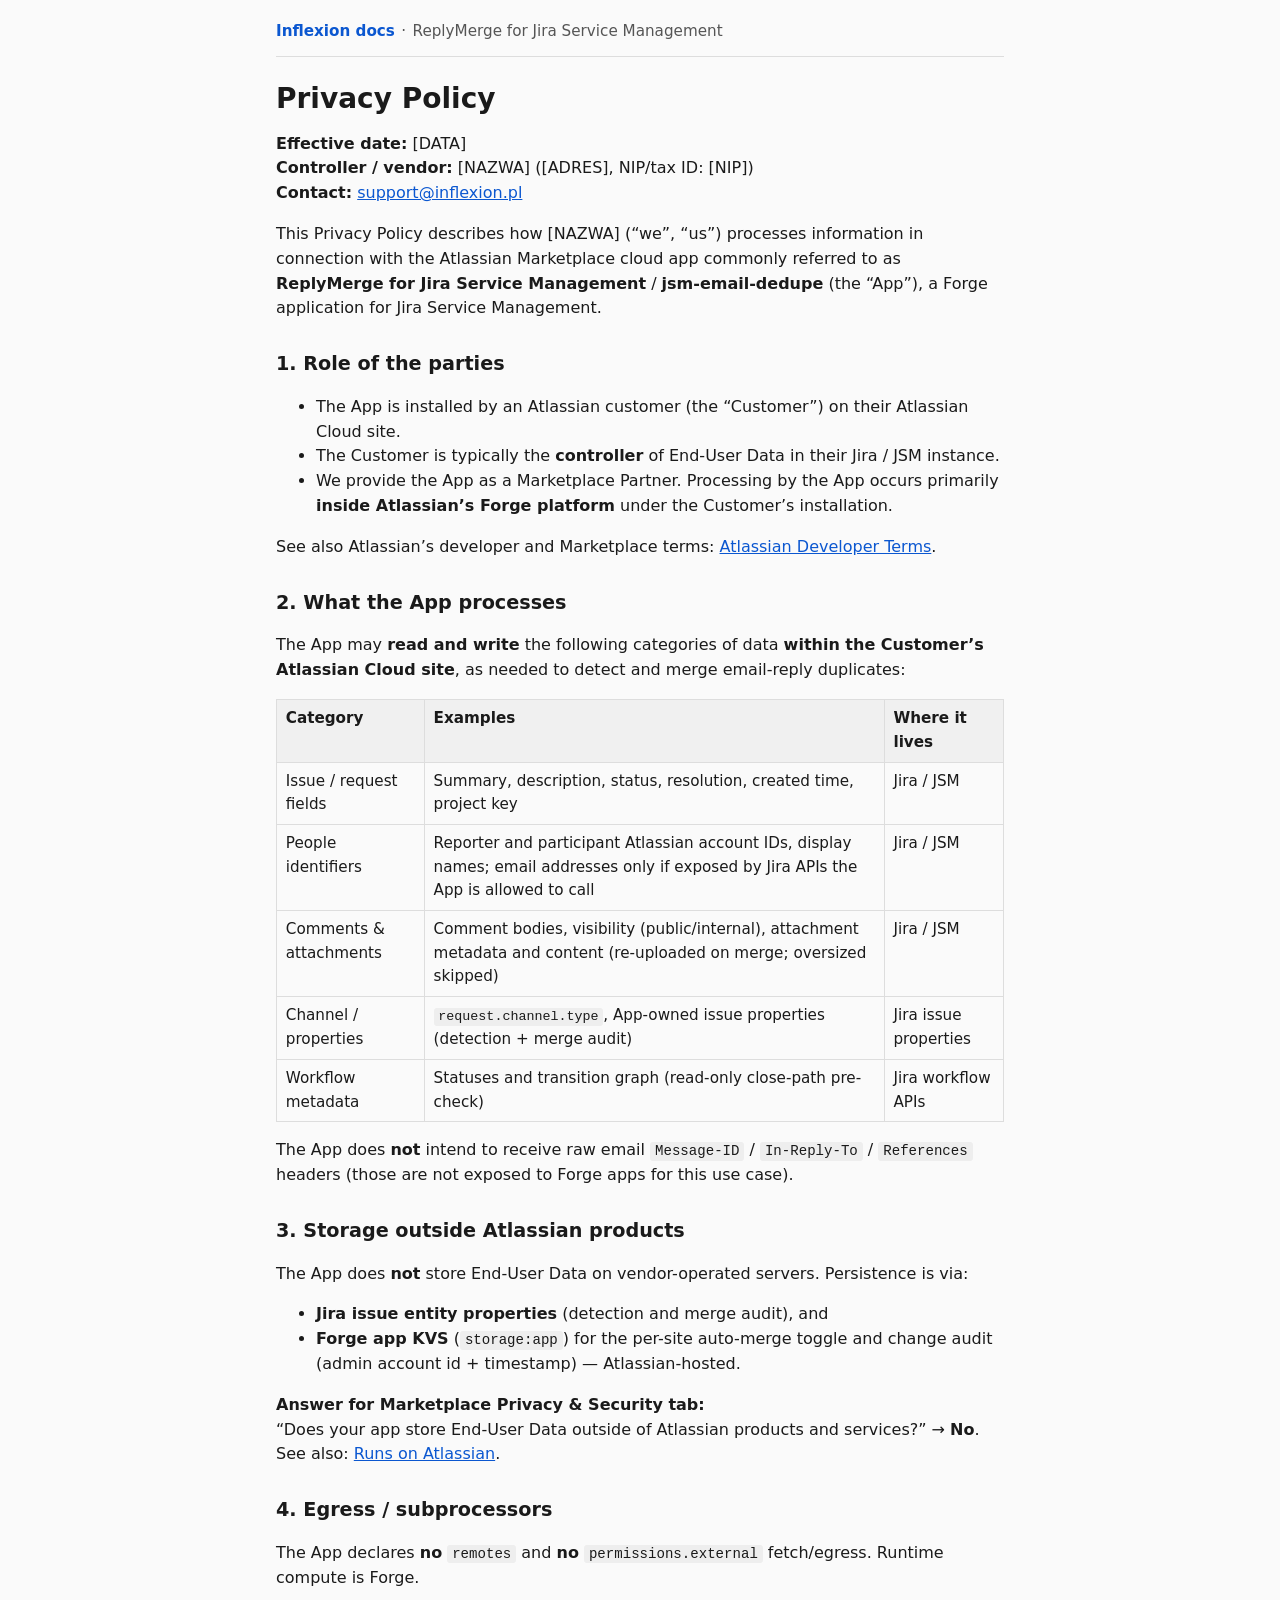
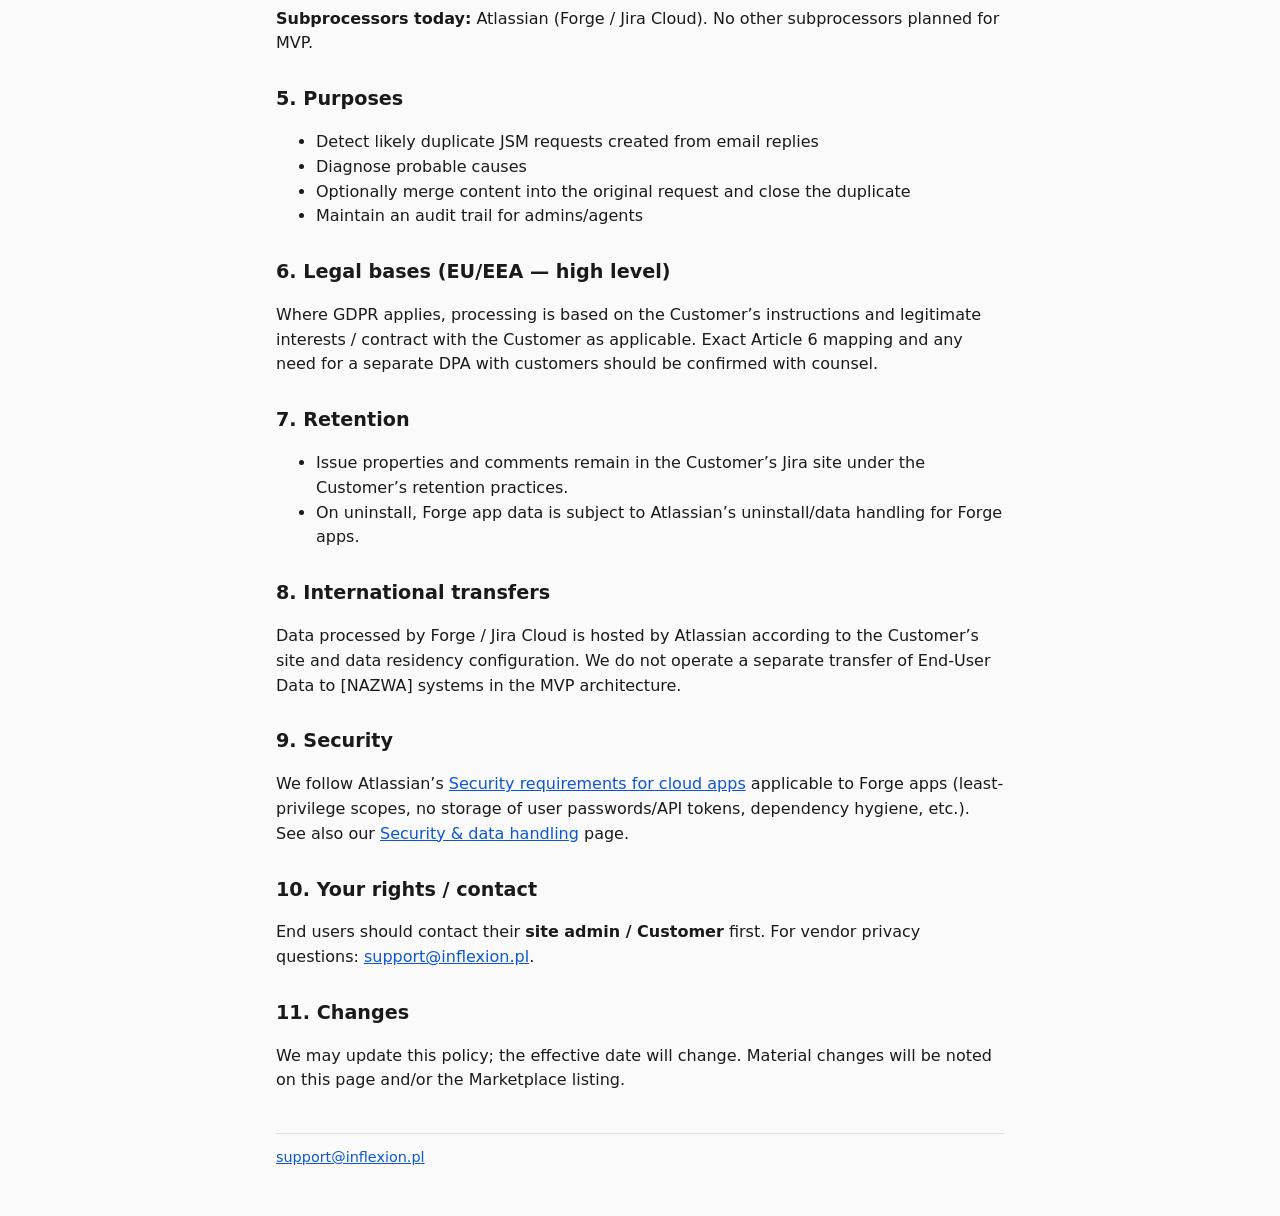
==== jsm/privacy/index.html @ 7a37981c "Add /jsm/ docs for ReplyMerge for Jira Service Management Folder-based static HTML pages sharing /as" ====
<!DOCTYPE html>
<html lang="en">
<head>
  <meta charset="utf-8">
  <meta name="viewport" content="width=device-width, initial-scale=1">
  <title>Privacy Policy — ReplyMerge for Jira Service Management</title>
  <link rel="stylesheet" href="../../assets/style.css">
</head>
<body>
  <div class="wrap">
    <header class="site-header">
      <a href="../../">Inflexion docs</a><span class="sep">·</span><span class="product">ReplyMerge for Jira Service Management</span>
    </header>

    <h1>Privacy Policy</h1>
    <p><strong>Effective date:</strong> [DATA]<br>
    <strong>Controller / vendor:</strong> [NAZWA] ([ADRES], NIP/tax ID: [NIP])<br>
    <strong>Contact:</strong> <a href="mailto:support@inflexion.pl">support@inflexion.pl</a></p>

    <p>This Privacy Policy describes how [NAZWA] (“we”, “us”) processes information in connection with the Atlassian Marketplace cloud app commonly referred to as <strong>ReplyMerge for Jira Service Management</strong> / <strong>jsm-email-dedupe</strong> (the “App”), a Forge application for Jira Service Management.</p>

    <h2>1. Role of the parties</h2>
    <ul>
      <li>The App is installed by an Atlassian customer (the “Customer”) on their Atlassian Cloud site.</li>
      <li>The Customer is typically the <strong>controller</strong> of End-User Data in their Jira / JSM instance.</li>
      <li>We provide the App as a Marketplace Partner. Processing by the App occurs primarily <strong>inside Atlassian’s Forge platform</strong> under the Customer’s installation.</li>
    </ul>
    <p>See also Atlassian’s developer and Marketplace terms: <a href="https://developer.atlassian.com/platform/marketplace/atlassian-developer-terms/">Atlassian Developer Terms</a>.</p>

    <h2>2. What the App processes</h2>
    <p>The App may <strong>read and write</strong> the following categories of data <strong>within the Customer’s Atlassian Cloud site</strong>, as needed to detect and merge email-reply duplicates:</p>
    <table>
      <thead><tr><th>Category</th><th>Examples</th><th>Where it lives</th></tr></thead>
      <tbody>
        <tr><td>Issue / request fields</td><td>Summary, description, status, resolution, created time, project key</td><td>Jira / JSM</td></tr>
        <tr><td>People identifiers</td><td>Reporter and participant Atlassian account IDs, display names; email addresses only if exposed by Jira APIs the App is allowed to call</td><td>Jira / JSM</td></tr>
        <tr><td>Comments &amp; attachments</td><td>Comment bodies, visibility (public/internal), attachment metadata and content (re-uploaded on merge; oversized skipped)</td><td>Jira / JSM</td></tr>
        <tr><td>Channel / properties</td><td><code>request.channel.type</code>, App-owned issue properties (detection + merge audit)</td><td>Jira issue properties</td></tr>
        <tr><td>Workflow metadata</td><td>Statuses and transition graph (read-only close-path pre-check)</td><td>Jira workflow APIs</td></tr>
      </tbody>
    </table>
    <p>The App does <strong>not</strong> intend to receive raw email <code>Message-ID</code> / <code>In-Reply-To</code> / <code>References</code> headers (those are not exposed to Forge apps for this use case).</p>

    <h2>3. Storage outside Atlassian products</h2>
    <p>The App does <strong>not</strong> store End-User Data on vendor-operated servers. Persistence is via:</p>
    <ul>
      <li><strong>Jira issue entity properties</strong> (detection and merge audit), and</li>
      <li><strong>Forge app KVS</strong> (<code>storage:app</code>) for the per-site auto-merge toggle and change audit (admin account id + timestamp) — Atlassian-hosted.</li>
    </ul>
    <p><strong>Answer for Marketplace Privacy &amp; Security tab:</strong><br>
    “Does your app store End-User Data outside of Atlassian products and services?” → <strong>No</strong>.<br>
    See also: <a href="https://developer.atlassian.com/platform/marketplace/runs-on-atlassian/">Runs on Atlassian</a>.</p>

    <h2>4. Egress / subprocessors</h2>
    <p>The App declares <strong>no</strong> <code>remotes</code> and <strong>no</strong> <code>permissions.external</code> fetch/egress. Runtime compute is Forge.</p>
    <p><strong>Subprocessors today:</strong> Atlassian (Forge / Jira Cloud). No other subprocessors planned for MVP.</p>

    <h2>5. Purposes</h2>
    <ul>
      <li>Detect likely duplicate JSM requests created from email replies</li>
      <li>Diagnose probable causes</li>
      <li>Optionally merge content into the original request and close the duplicate</li>
      <li>Maintain an audit trail for admins/agents</li>
    </ul>

    <h2>6. Legal bases (EU/EEA — high level)</h2>
    <p>Where GDPR applies, processing is based on the Customer’s instructions and legitimate interests / contract with the Customer as applicable. Exact Article 6 mapping and any need for a separate DPA with customers should be confirmed with counsel.</p>

    <h2>7. Retention</h2>
    <ul>
      <li>Issue properties and comments remain in the Customer’s Jira site under the Customer’s retention practices.</li>
      <li>On uninstall, Forge app data is subject to Atlassian’s uninstall/data handling for Forge apps.</li>
    </ul>

    <h2>8. International transfers</h2>
    <p>Data processed by Forge / Jira Cloud is hosted by Atlassian according to the Customer’s site and data residency configuration. We do not operate a separate transfer of End-User Data to [NAZWA] systems in the MVP architecture.</p>

    <h2>9. Security</h2>
    <p>We follow Atlassian’s <a href="https://developer.atlassian.com/platform/marketplace/security-requirements/">Security requirements for cloud apps</a> applicable to Forge apps (least-privilege scopes, no storage of user passwords/API tokens, dependency hygiene, etc.). See also our <a href="../security/">Security &amp; data handling</a> page.</p>

    <h2>10. Your rights / contact</h2>
    <p>End users should contact their <strong>site admin / Customer</strong> first. For vendor privacy questions: <a href="mailto:support@inflexion.pl">support@inflexion.pl</a>.</p>

    <h2>11. Changes</h2>
    <p>We may update this policy; the effective date will change. Material changes will be noted on this page and/or the Marketplace listing.</p>

    <footer class="site-footer">
      <a href="mailto:support@inflexion.pl">support@inflexion.pl</a>
    </footer>
  </div>
</body>
</html>
---- assets/style.css ----
:root {
  color-scheme: light;
  --text: #1a1a1a;
  --muted: #555;
  --border: #ddd;
  --link: #0b57d0;
  --bg: #fafafa;
}
* { box-sizing: border-box; }
body {
  margin: 0;
  font-family: system-ui, -apple-system, Segoe UI, Roboto, Helvetica, Arial, sans-serif;
  line-height: 1.55;
  color: var(--text);
  background: var(--bg);
}
a { color: var(--link); }
.wrap {
  max-width: 760px;
  margin: 0 auto;
  padding: 1.25rem 1rem 3rem;
}
header.site-header {
  border-bottom: 1px solid var(--border);
  padding-bottom: 0.75rem;
  margin-bottom: 1.5rem;
  font-size: 0.95rem;
}
header.site-header a { text-decoration: none; font-weight: 600; }
header.site-header .sep { color: var(--muted); margin: 0 0.4rem; }
header.site-header .product { color: var(--muted); }
footer.site-footer {
  border-top: 1px solid var(--border);
  margin-top: 2.5rem;
  padding-top: 0.75rem;
  font-size: 0.9rem;
  color: var(--muted);
}
h1 { font-size: 1.75rem; line-height: 1.25; margin: 0 0 0.75rem; }
h2 { font-size: 1.2rem; margin-top: 1.75rem; }
p, li { color: var(--text); }
.muted { color: var(--muted); }
table {
  width: 100%;
  border-collapse: collapse;
  font-size: 0.95rem;
  margin: 1rem 0;
}
th, td {
  border: 1px solid var(--border);
  padding: 0.45rem 0.55rem;
  text-align: left;
  vertical-align: top;
}
th { background: #f0f0f0; }
code, pre {
  font-family: ui-monospace, SFMono-Regular, Menlo, Consolas, monospace;
  font-size: 0.88em;
}
code {
  background: #eee;
  padding: 0.1em 0.35em;
  border-radius: 3px;
}
pre {
  background: #eee;
  padding: 0.85rem 1rem;
  overflow-x: auto;
  border-radius: 4px;
}
pre code { background: none; padding: 0; }
ul.nav-list { padding-left: 1.2rem; }
ul.nav-list li { margin: 0.35rem 0; }
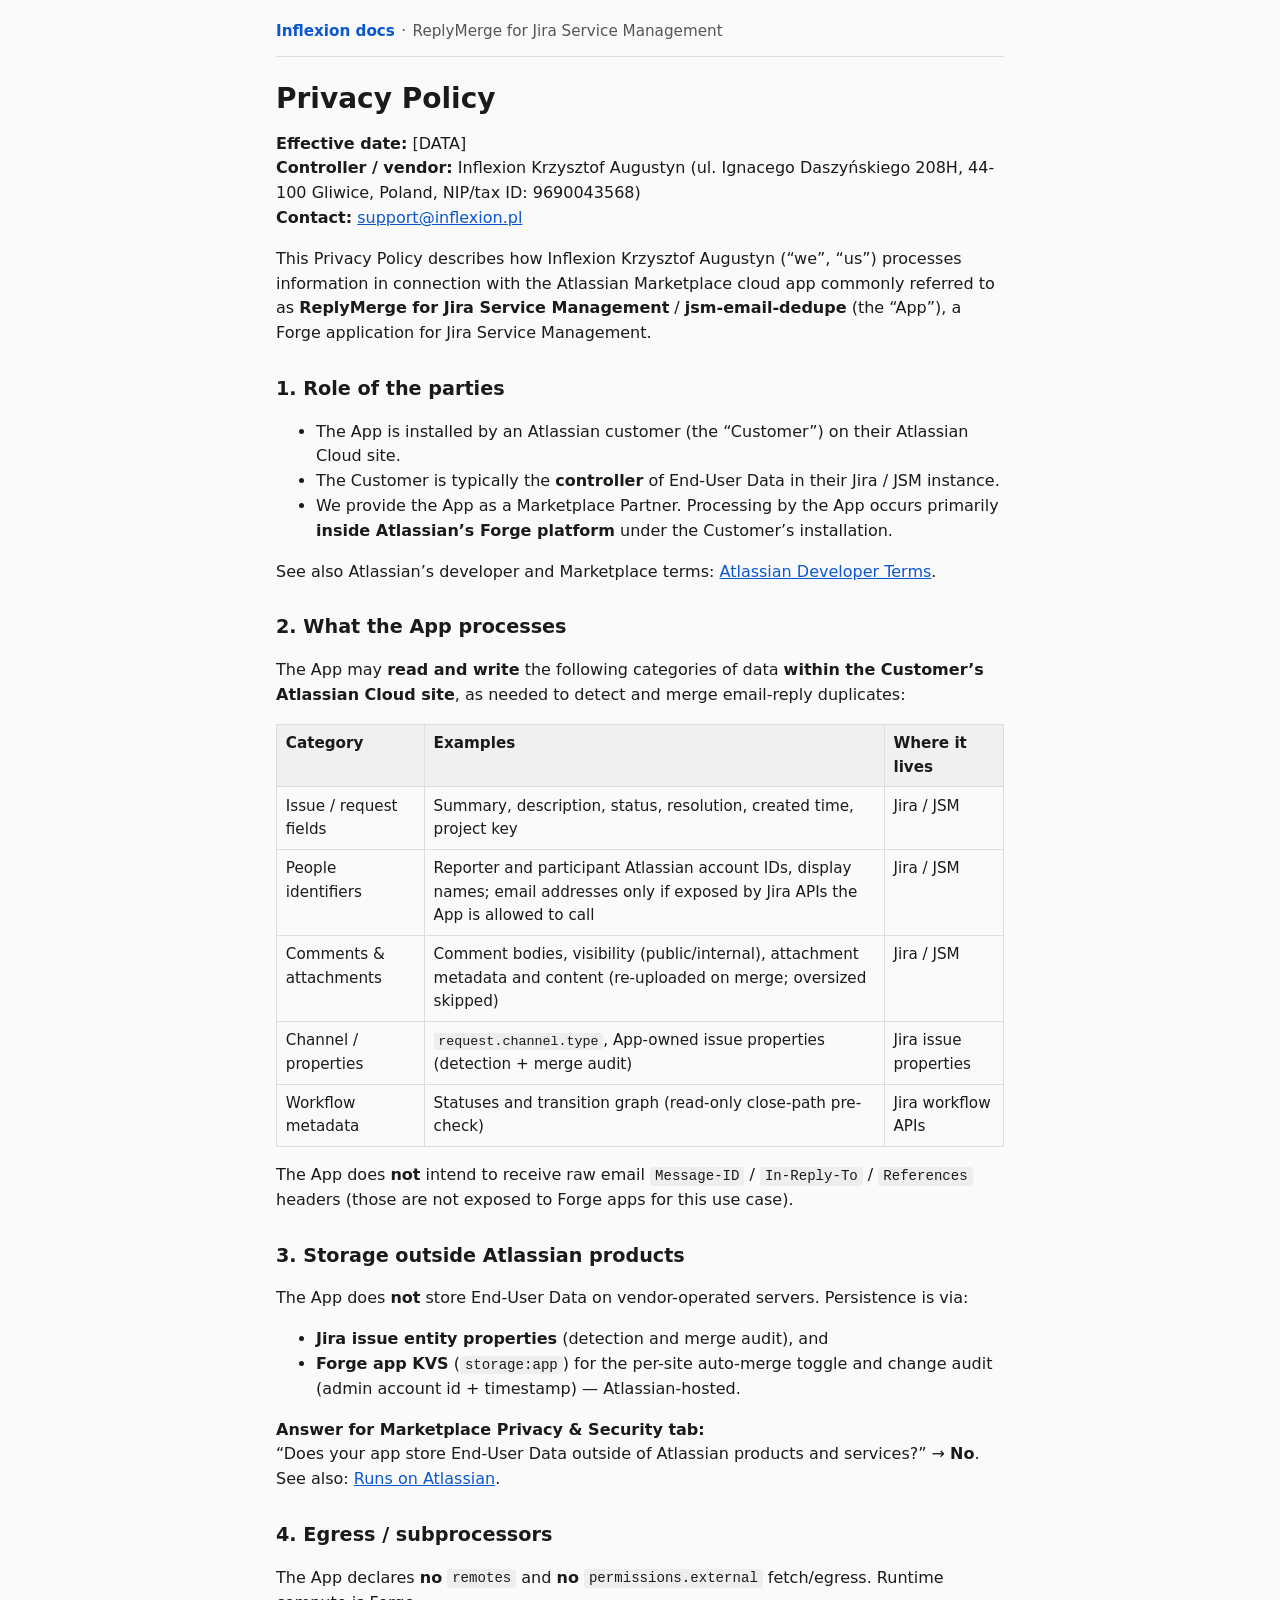
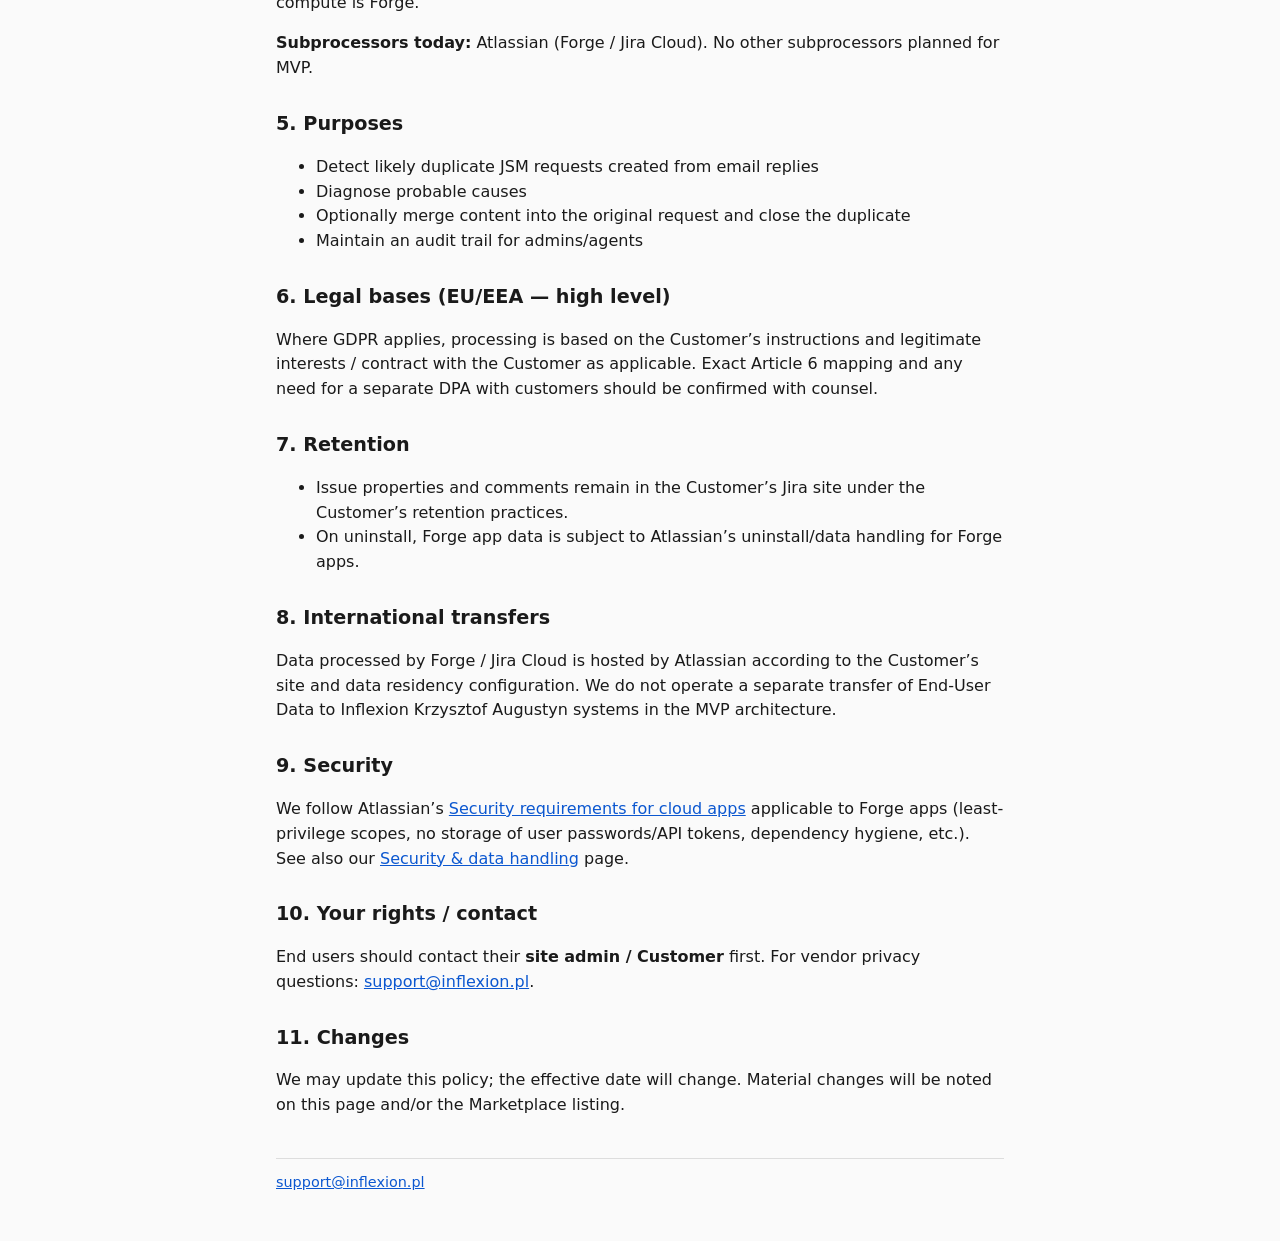
==== commit 52090608: "Fill vendor name, address, and NIP in /jsm/ legal pages Replace [NAZWA]/[ADRES]/[NIP] with Inflexion" ====
--- a/jsm/privacy/index.html
+++ b/jsm/privacy/index.html
@@ -14,10 +14,10 @@
 
     <h1>Privacy Policy</h1>
     <p><strong>Effective date:</strong> [DATA]<br>
-    <strong>Controller / vendor:</strong> [NAZWA] ([ADRES], NIP/tax ID: [NIP])<br>
+    <strong>Controller / vendor:</strong> Inflexion Krzysztof Augustyn (ul. Ignacego Daszyńskiego 208H, 44-100 Gliwice, Poland, NIP/tax ID: 9690043568)<br>
     <strong>Contact:</strong> <a href="mailto:support@inflexion.pl">support@inflexion.pl</a></p>
 
-    <p>This Privacy Policy describes how [NAZWA] (“we”, “us”) processes information in connection with the Atlassian Marketplace cloud app commonly referred to as <strong>ReplyMerge for Jira Service Management</strong> / <strong>jsm-email-dedupe</strong> (the “App”), a Forge application for Jira Service Management.</p>
+    <p>This Privacy Policy describes how Inflexion Krzysztof Augustyn (“we”, “us”) processes information in connection with the Atlassian Marketplace cloud app commonly referred to as <strong>ReplyMerge for Jira Service Management</strong> / <strong>jsm-email-dedupe</strong> (the “App”), a Forge application for Jira Service Management.</p>
 
     <h2>1. Role of the parties</h2>
     <ul>
@@ -73,7 +73,7 @@
     </ul>
 
     <h2>8. International transfers</h2>
-    <p>Data processed by Forge / Jira Cloud is hosted by Atlassian according to the Customer’s site and data residency configuration. We do not operate a separate transfer of End-User Data to [NAZWA] systems in the MVP architecture.</p>
+    <p>Data processed by Forge / Jira Cloud is hosted by Atlassian according to the Customer’s site and data residency configuration. We do not operate a separate transfer of End-User Data to Inflexion Krzysztof Augustyn systems in the MVP architecture.</p>
 
     <h2>9. Security</h2>
     <p>We follow Atlassian’s <a href="https://developer.atlassian.com/platform/marketplace/security-requirements/">Security requirements for cloud apps</a> applicable to Forge apps (least-privilege scopes, no storage of user passwords/API tokens, dependency hygiene, etc.). See also our <a href="../security/">Security &amp; data handling</a> page.</p>
